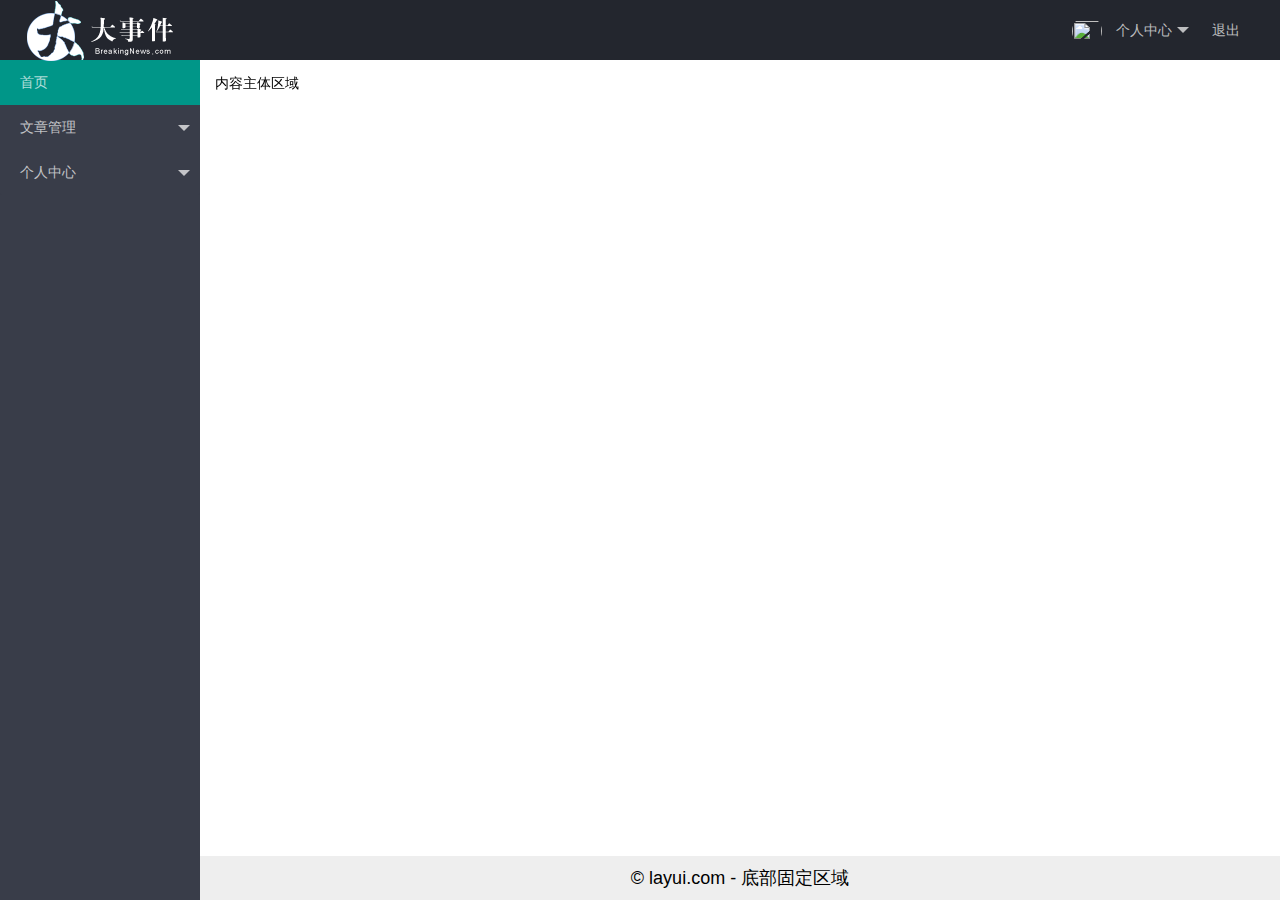
==== index.html @ b7045374 "02初步完成主页面简单样式" ====
<!DOCTYPE html>
<html lang="en">
  <head>
    <meta charset="UTF-8" />
    <meta name="viewport" content="width=device-width, initial-scale=1.0" />
    <title>Document</title>
    <link rel="stylesheet" href="/assets/lib/layui/css/layui.css" />
    <link rel="stylesheet" href="/assets/css/index.css" />
  </head>
  <body class="layui-layout-body">
    <div class="layui-layout layui-layout-admin">
      <div class="layui-header">
        <div class="layui-logo"><img src="/assets/images/logo.png" alt="" /></div>
        <!-- 头部区域（可配合layui已有的水平导航） -->

        <ul class="layui-nav layui-layout-right">
          <li class="layui-nav-item">
            <a href="javascript:;">
              <img src="http://t.cn/RCzsdCq" class="layui-nav-img" />
              个人中心
            </a>
            <dl class="layui-nav-child">
              <dd><a href="">基本资料</a></dd>
              <dd><a href="">更换头像</a></dd>
              <dd><a href="">重置密码</a></dd>
            </dl>
          </li>
          <li class="layui-nav-item"><a href="">退出</a></li>
        </ul>
      </div>

      <div class="layui-side layui-bg-black">
        <div class="layui-side-scroll">
          <!-- 左侧导航区域（可配合layui已有的垂直导航） -->
          <ul class="layui-nav layui-nav-tree" lay-filter="test">
            <li class="layui-nav-item layui-bg-green"><a href="">首页</a></li>
            <li class="layui-nav-item">
              <a class="" href="javascript:;">文章管理</a>
              <dl class="layui-nav-child">
                <dd><a href="javascript:;">文章类别</a></dd>
                <dd><a href="javascript:;">文章列表</a></dd>
                <dd><a href="javascript:;">发表文章</a></dd>
              </dl>
            </li>
            <li class="layui-nav-item">
              <a href="javascript:;">个人中心</a>
              <dl class="layui-nav-child">
                <dd><a href="javascript:;">基本资料</a></dd>
                <dd><a href="javascript:;">更换头像</a></dd>
                <dd><a href="javascript:;">重置密码</a></dd>
              </dl>
            </li>
          </ul>
        </div>
      </div>

      <div class="layui-body">
        <!-- 内容主体区域 -->
        <div style="padding: 15px">内容主体区域</div>
      </div>

      <div class="layui-footer">
        <!-- 底部固定区域 -->
        © layui.com - 底部固定区域
      </div>
    </div>
    <script src="/assets/lib/layui/layui.all.js"></script>
    <script src="/assets/js/index.js"></script>
  </body>
</html>
---- assets/lib/layui/css/layui.css ----
/** layui-v2.5.5 MIT License By https://www.layui.com */
 .layui-inline,img{display:inline-block;vertical-align:middle}h1,h2,h3,h4,h5,h6{font-weight:400}.layui-edge,.layui-header,.layui-inline,.layui-main{position:relative}.layui-body,.layui-edge,.layui-elip{overflow:hidden}.layui-btn,.layui-edge,.layui-inline,img{vertical-align:middle}.layui-btn,.layui-disabled,.layui-icon,.layui-unselect{-moz-user-select:none;-webkit-user-select:none;-ms-user-select:none}.layui-elip,.layui-form-checkbox span,.layui-form-pane .layui-form-label{text-overflow:ellipsis;white-space:nowrap}.layui-breadcrumb,.layui-tree-btnGroup{visibility:hidden}blockquote,body,button,dd,div,dl,dt,form,h1,h2,h3,h4,h5,h6,input,li,ol,p,pre,td,textarea,th,ul{margin:0;padding:0;-webkit-tap-highlight-color:rgba(0,0,0,0)}a:active,a:hover{outline:0}img{border:none}li{list-style:none}table{border-collapse:collapse;border-spacing:0}h4,h5,h6{font-size:100%}button,input,optgroup,option,select,textarea{font-family:inherit;font-size:inherit;font-style:inherit;font-weight:inherit;outline:0}pre{white-space:pre-wrap;white-space:-moz-pre-wrap;white-space:-pre-wrap;white-space:-o-pre-wrap;word-wrap:break-word}body{line-height:24px;font:14px Helvetica Neue,Helvetica,PingFang SC,Tahoma,Arial,sans-serif}hr{height:1px;margin:10px 0;border:0;clear:both}a{color:#333;text-decoration:none}a:hover{color:#777}a cite{font-style:normal;*cursor:pointer}.layui-border-box,.layui-border-box *{box-sizing:border-box}.layui-box,.layui-box *{box-sizing:content-box}.layui-clear{clear:both;*zoom:1}.layui-clear:after{content:'\20';clear:both;*zoom:1;display:block;height:0}.layui-inline{*display:inline;*zoom:1}.layui-edge{display:inline-block;width:0;height:0;border-width:6px;border-style:dashed;border-color:transparent}.layui-edge-top{top:-4px;border-bottom-color:#999;border-bottom-style:solid}.layui-edge-right{border-left-color:#999;border-left-style:solid}.layui-edge-bottom{top:2px;border-top-color:#999;border-top-style:solid}.layui-edge-left{border-right-color:#999;border-right-style:solid}.layui-disabled,.layui-disabled:hover{color:#d2d2d2!important;cursor:not-allowed!important}.layui-circle{border-radius:100%}.layui-show{display:block!important}.layui-hide{display:none!important}@font-face{font-family:layui-icon;src:url(../font/iconfont.eot?v=250);src:url(../font/iconfont.eot?v=250#iefix) format('embedded-opentype'),url(../font/iconfont.woff2?v=250) format('woff2'),url(../font/iconfont.woff?v=250) format('woff'),url(../font/iconfont.ttf?v=250) format('truetype'),url(../font/iconfont.svg?v=250#layui-icon) format('svg')}.layui-icon{font-family:layui-icon!important;font-size:16px;font-style:normal;-webkit-font-smoothing:antialiased;-moz-osx-font-smoothing:grayscale}.layui-icon-reply-fill:before{content:"\e611"}.layui-icon-set-fill:before{content:"\e614"}.layui-icon-menu-fill:before{content:"\e60f"}.layui-icon-search:before{content:"\e615"}.layui-icon-share:before{content:"\e641"}.layui-icon-set-sm:before{content:"\e620"}.layui-icon-engine:before{content:"\e628"}.layui-icon-close:before{content:"\1006"}.layui-icon-close-fill:before{content:"\1007"}.layui-icon-chart-screen:before{content:"\e629"}.layui-icon-star:before{content:"\e600"}.layui-icon-circle-dot:before{content:"\e617"}.layui-icon-chat:before{content:"\e606"}.layui-icon-release:before{content:"\e609"}.layui-icon-list:before{content:"\e60a"}.layui-icon-chart:before{content:"\e62c"}.layui-icon-ok-circle:before{content:"\1005"}.layui-icon-layim-theme:before{content:"\e61b"}.layui-icon-table:before{content:"\e62d"}.layui-icon-right:before{content:"\e602"}.layui-icon-left:before{content:"\e603"}.layui-icon-cart-simple:before{content:"\e698"}.layui-icon-face-cry:before{content:"\e69c"}.layui-icon-face-smile:before{content:"\e6af"}.layui-icon-survey:before{content:"\e6b2"}.layui-icon-tree:before{content:"\e62e"}.layui-icon-upload-circle:before{content:"\e62f"}.layui-icon-add-circle:before{content:"\e61f"}.layui-icon-download-circle:before{content:"\e601"}.layui-icon-templeate-1:before{content:"\e630"}.layui-icon-util:before{content:"\e631"}.layui-icon-face-surprised:before{content:"\e664"}.layui-icon-edit:before{content:"\e642"}.layui-icon-speaker:before{content:"\e645"}.layui-icon-down:before{content:"\e61a"}.layui-icon-file:before{content:"\e621"}.layui-icon-layouts:before{content:"\e632"}.layui-icon-rate-half:before{content:"\e6c9"}.layui-icon-add-circle-fine:before{content:"\e608"}.layui-icon-prev-circle:before{content:"\e633"}.layui-icon-read:before{content:"\e705"}.layui-icon-404:before{content:"\e61c"}.layui-icon-carousel:before{content:"\e634"}.layui-icon-help:before{content:"\e607"}.layui-icon-code-circle:before{content:"\e635"}.layui-icon-water:before{content:"\e636"}.layui-icon-username:before{content:"\e66f"}.layui-icon-find-fill:before{content:"\e670"}.layui-icon-about:before{content:"\e60b"}.layui-icon-location:before{content:"\e715"}.layui-icon-up:before{content:"\e619"}.layui-icon-pause:before{content:"\e651"}.layui-icon-date:before{content:"\e637"}.layui-icon-layim-uploadfile:before{content:"\e61d"}.layui-icon-delete:before{content:"\e640"}.layui-icon-play:before{content:"\e652"}.layui-icon-top:before{content:"\e604"}.layui-icon-friends:before{content:"\e612"}.layui-icon-refresh-3:before{content:"\e9aa"}.layui-icon-ok:before{content:"\e605"}.layui-icon-layer:before{content:"\e638"}.layui-icon-face-smile-fine:before{content:"\e60c"}.layui-icon-dollar:before{content:"\e659"}.layui-icon-group:before{content:"\e613"}.layui-icon-layim-download:before{content:"\e61e"}.layui-icon-picture-fine:before{content:"\e60d"}.layui-icon-link:before{content:"\e64c"}.layui-icon-diamond:before{content:"\e735"}.layui-icon-log:before{content:"\e60e"}.layui-icon-rate-solid:before{content:"\e67a"}.layui-icon-fonts-del:before{content:"\e64f"}.layui-icon-unlink:before{content:"\e64d"}.layui-icon-fonts-clear:before{content:"\e639"}.layui-icon-triangle-r:before{content:"\e623"}.layui-icon-circle:before{content:"\e63f"}.layui-icon-radio:before{content:"\e643"}.layui-icon-align-center:before{content:"\e647"}.layui-icon-align-right:before{content:"\e648"}.layui-icon-align-left:before{content:"\e649"}.layui-icon-loading-1:before{content:"\e63e"}.layui-icon-return:before{content:"\e65c"}.layui-icon-fonts-strong:before{content:"\e62b"}.layui-icon-upload:before{content:"\e67c"}.layui-icon-dialogue:before{content:"\e63a"}.layui-icon-video:before{content:"\e6ed"}.layui-icon-headset:before{content:"\e6fc"}.layui-icon-cellphone-fine:before{content:"\e63b"}.layui-icon-add-1:before{content:"\e654"}.layui-icon-face-smile-b:before{content:"\e650"}.layui-icon-fonts-html:before{content:"\e64b"}.layui-icon-form:before{content:"\e63c"}.layui-icon-cart:before{content:"\e657"}.layui-icon-camera-fill:before{content:"\e65d"}.layui-icon-tabs:before{content:"\e62a"}.layui-icon-fonts-code:before{content:"\e64e"}.layui-icon-fire:before{content:"\e756"}.layui-icon-set:before{content:"\e716"}.layui-icon-fonts-u:before{content:"\e646"}.layui-icon-triangle-d:before{content:"\e625"}.layui-icon-tips:before{content:"\e702"}.layui-icon-picture:before{content:"\e64a"}.layui-icon-more-vertical:before{content:"\e671"}.layui-icon-flag:before{content:"\e66c"}.layui-icon-loading:before{content:"\e63d"}.layui-icon-fonts-i:before{content:"\e644"}.layui-icon-refresh-1:before{content:"\e666"}.layui-icon-rmb:before{content:"\e65e"}.layui-icon-home:before{content:"\e68e"}.layui-icon-user:before{content:"\e770"}.layui-icon-notice:before{content:"\e667"}.layui-icon-login-weibo:before{content:"\e675"}.layui-icon-voice:before{content:"\e688"}.layui-icon-upload-drag:before{content:"\e681"}.layui-icon-login-qq:before{content:"\e676"}.layui-icon-snowflake:before{content:"\e6b1"}.layui-icon-file-b:before{content:"\e655"}.layui-icon-template:before{content:"\e663"}.layui-icon-auz:before{content:"\e672"}.layui-icon-console:before{content:"\e665"}.layui-icon-app:before{content:"\e653"}.layui-icon-prev:before{content:"\e65a"}.layui-icon-website:before{content:"\e7ae"}.layui-icon-next:before{content:"\e65b"}.layui-icon-component:before{content:"\e857"}.layui-icon-more:before{content:"\e65f"}.layui-icon-login-wechat:before{content:"\e677"}.layui-icon-shrink-right:before{content:"\e668"}.layui-icon-spread-left:before{content:"\e66b"}.layui-icon-camera:before{content:"\e660"}.layui-icon-note:before{content:"\e66e"}.layui-icon-refresh:before{content:"\e669"}.layui-icon-female:before{content:"\e661"}.layui-icon-male:before{content:"\e662"}.layui-icon-password:before{content:"\e673"}.layui-icon-senior:before{content:"\e674"}.layui-icon-theme:before{content:"\e66a"}.layui-icon-tread:before{content:"\e6c5"}.layui-icon-praise:before{content:"\e6c6"}.layui-icon-star-fill:before{content:"\e658"}.layui-icon-rate:before{content:"\e67b"}.layui-icon-template-1:before{content:"\e656"}.layui-icon-vercode:before{content:"\e679"}.layui-icon-cellphone:before{content:"\e678"}.layui-icon-screen-full:before{content:"\e622"}.layui-icon-screen-restore:before{content:"\e758"}.layui-icon-cols:before{content:"\e610"}.layui-icon-export:before{content:"\e67d"}.layui-icon-print:before{content:"\e66d"}.layui-icon-slider:before{content:"\e714"}.layui-icon-addition:before{content:"\e624"}.layui-icon-subtraction:before{content:"\e67e"}.layui-icon-service:before{content:"\e626"}.layui-icon-transfer:before{content:"\e691"}.layui-main{width:1140px;margin:0 auto}.layui-header{z-index:1000;height:60px}.layui-header a:hover{transition:all .5s;-webkit-transition:all .5s}.layui-side{position:fixed;left:0;top:0;bottom:0;z-index:999;width:200px;overflow-x:hidden}.layui-side-scroll{position:relative;width:220px;height:100%;overflow-x:hidden}.layui-body{position:absolute;left:200px;right:0;top:0;bottom:0;z-index:998;width:auto;overflow-y:auto;box-sizing:border-box}.layui-layout-body{overflow:hidden}.layui-layout-admin .layui-header{background-color:#23262E}.layui-layout-admin .layui-side{top:60px;width:200px;overflow-x:hidden}.layui-layout-admin .layui-body{position:fixed;top:60px;bottom:44px}.layui-layout-admin .layui-main{width:auto;margin:0 15px}.layui-layout-admin .layui-footer{position:fixed;left:200px;right:0;bottom:0;height:44px;line-height:44px;padding:0 15px;background-color:#eee}.layui-layout-admin .layui-logo{position:absolute;left:0;top:0;width:200px;height:100%;line-height:60px;text-align:center;color:#009688;font-size:16px}.layui-layout-admin .layui-header .layui-nav{background:0 0}.layui-layout-left{position:absolute!important;left:200px;top:0}.layui-layout-right{position:absolute!important;right:0;top:0}.layui-container{position:relative;margin:0 auto;padding:0 15px;box-sizing:border-box}.layui-fluid{position:relative;margin:0 auto;padding:0 15px}.layui-row:after,.layui-row:before{content:'';display:block;clear:both}.layui-col-lg1,.layui-col-lg10,.layui-col-lg11,.layui-col-lg12,.layui-col-lg2,.layui-col-lg3,.layui-col-lg4,.layui-col-lg5,.layui-col-lg6,.layui-col-lg7,.layui-col-lg8,.layui-col-lg9,.layui-col-md1,.layui-col-md10,.layui-col-md11,.layui-col-md12,.layui-col-md2,.layui-col-md3,.layui-col-md4,.layui-col-md5,.layui-col-md6,.layui-col-md7,.layui-col-md8,.layui-col-md9,.layui-col-sm1,.layui-col-sm10,.layui-col-sm11,.layui-col-sm12,.layui-col-sm2,.layui-col-sm3,.layui-col-sm4,.layui-col-sm5,.layui-col-sm6,.layui-col-sm7,.layui-col-sm8,.layui-col-sm9,.layui-col-xs1,.layui-col-xs10,.layui-col-xs11,.layui-col-xs12,.layui-col-xs2,.layui-col-xs3,.layui-col-xs4,.layui-col-xs5,.layui-col-xs6,.layui-col-xs7,.layui-col-xs8,.layui-col-xs9{position:relative;display:block;box-sizing:border-box}.layui-col-xs1,.layui-col-xs10,.layui-col-xs11,.layui-col-xs12,.layui-col-xs2,.layui-col-xs3,.layui-col-xs4,.layui-col-xs5,.layui-col-xs6,.layui-col-xs7,.layui-col-xs8,.layui-col-xs9{float:left}.layui-col-xs1{width:8.33333333%}.layui-col-xs2{width:16.66666667%}.layui-col-xs3{width:25%}.layui-col-xs4{width:33.33333333%}.layui-col-xs5{width:41.66666667%}.layui-col-xs6{width:50%}.layui-col-xs7{width:58.33333333%}.layui-col-xs8{width:66.66666667%}.layui-col-xs9{width:75%}.layui-col-xs10{width:83.33333333%}.layui-col-xs11{width:91.66666667%}.layui-col-xs12{width:100%}.layui-col-xs-offset1{margin-left:8.33333333%}.layui-col-xs-offset2{margin-left:16.66666667%}.layui-col-xs-offset3{margin-left:25%}.layui-col-xs-offset4{margin-left:33.33333333%}.layui-col-xs-offset5{margin-left:41.66666667%}.layui-col-xs-offset6{margin-left:50%}.layui-col-xs-offset7{margin-left:58.33333333%}.layui-col-xs-offset8{margin-left:66.66666667%}.layui-col-xs-offset9{margin-left:75%}.layui-col-xs-offset10{margin-left:83.33333333%}.layui-col-xs-offset11{margin-left:91.66666667%}.layui-col-xs-offset12{margin-left:100%}@media screen and (max-width:768px){.layui-hide-xs{display:none!important}.layui-show-xs-block{display:block!important}.layui-show-xs-inline{display:inline!important}.layui-show-xs-inline-block{display:inline-block!important}}@media screen and (min-width:768px){.layui-container{width:750px}.layui-hide-sm{display:none!important}.layui-show-sm-block{display:block!important}.layui-show-sm-inline{display:inline!important}.layui-show-sm-inline-block{display:inline-block!important}.layui-col-sm1,.layui-col-sm10,.layui-col-sm11,.layui-col-sm12,.layui-col-sm2,.layui-col-sm3,.layui-col-sm4,.layui-col-sm5,.layui-col-sm6,.layui-col-sm7,.layui-col-sm8,.layui-col-sm9{float:left}.layui-col-sm1{width:8.33333333%}.layui-col-sm2{width:16.66666667%}.layui-col-sm3{width:25%}.layui-col-sm4{width:33.33333333%}.layui-col-sm5{width:41.66666667%}.layui-col-sm6{width:50%}.layui-col-sm7{width:58.33333333%}.layui-col-sm8{width:66.66666667%}.layui-col-sm9{width:75%}.layui-col-sm10{width:83.33333333%}.layui-col-sm11{width:91.66666667%}.layui-col-sm12{width:100%}.layui-col-sm-offset1{margin-left:8.33333333%}.layui-col-sm-offset2{margin-left:16.66666667%}.layui-col-sm-offset3{margin-left:25%}.layui-col-sm-offset4{margin-left:33.33333333%}.layui-col-sm-offset5{margin-left:41.66666667%}.layui-col-sm-offset6{margin-left:50%}.layui-col-sm-offset7{margin-left:58.33333333%}.layui-col-sm-offset8{margin-left:66.66666667%}.layui-col-sm-offset9{margin-left:75%}.layui-col-sm-offset10{margin-left:83.33333333%}.layui-col-sm-offset11{margin-left:91.66666667%}.layui-col-sm-offset12{margin-left:100%}}@media screen and (min-width:992px){.layui-container{width:970px}.layui-hide-md{display:none!important}.layui-show-md-block{display:block!important}.layui-show-md-inline{display:inline!important}.layui-show-md-inline-block{display:inline-block!important}.layui-col-md1,.layui-col-md10,.layui-col-md11,.layui-col-md12,.layui-col-md2,.layui-col-md3,.layui-col-md4,.layui-col-md5,.layui-col-md6,.layui-col-md7,.layui-col-md8,.layui-col-md9{float:left}.layui-col-md1{width:8.33333333%}.layui-col-md2{width:16.66666667%}.layui-col-md3{width:25%}.layui-col-md4{width:33.33333333%}.layui-col-md5{width:41.66666667%}.layui-col-md6{width:50%}.layui-col-md7{width:58.33333333%}.layui-col-md8{width:66.66666667%}.layui-col-md9{width:75%}.layui-col-md10{width:83.33333333%}.layui-col-md11{width:91.66666667%}.layui-col-md12{width:100%}.layui-col-md-offset1{margin-left:8.33333333%}.layui-col-md-offset2{margin-left:16.66666667%}.layui-col-md-offset3{margin-left:25%}.layui-col-md-offset4{margin-left:33.33333333%}.layui-col-md-offset5{margin-left:41.66666667%}.layui-col-md-offset6{margin-left:50%}.layui-col-md-offset7{margin-left:58.33333333%}.layui-col-md-offset8{margin-left:66.66666667%}.layui-col-md-offset9{margin-left:75%}.layui-col-md-offset10{margin-left:83.33333333%}.layui-col-md-offset11{margin-left:91.66666667%}.layui-col-md-offset12{margin-left:100%}}@media screen and (min-width:1200px){.layui-container{width:1170px}.layui-hide-lg{display:none!important}.layui-show-lg-block{display:block!important}.layui-show-lg-inline{display:inline!important}.layui-show-lg-inline-block{display:inline-block!important}.layui-col-lg1,.layui-col-lg10,.layui-col-lg11,.layui-col-lg12,.layui-col-lg2,.layui-col-lg3,.layui-col-lg4,.layui-col-lg5,.layui-col-lg6,.layui-col-lg7,.layui-col-lg8,.layui-col-lg9{float:left}.layui-col-lg1{width:8.33333333%}.layui-col-lg2{width:16.66666667%}.layui-col-lg3{width:25%}.layui-col-lg4{width:33.33333333%}.layui-col-lg5{width:41.66666667%}.layui-col-lg6{width:50%}.layui-col-lg7{width:58.33333333%}.layui-col-lg8{width:66.66666667%}.layui-col-lg9{width:75%}.layui-col-lg10{width:83.33333333%}.layui-col-lg11{width:91.66666667%}.layui-col-lg12{width:100%}.layui-col-lg-offset1{margin-left:8.33333333%}.layui-col-lg-offset2{margin-left:16.66666667%}.layui-col-lg-offset3{margin-left:25%}.layui-col-lg-offset4{margin-left:33.33333333%}.layui-col-lg-offset5{margin-left:41.66666667%}.layui-col-lg-offset6{margin-left:50%}.layui-col-lg-offset7{margin-left:58.33333333%}.layui-col-lg-offset8{margin-left:66.66666667%}.layui-col-lg-offset9{margin-left:75%}.layui-col-lg-offset10{margin-left:83.33333333%}.layui-col-lg-offset11{margin-left:91.66666667%}.layui-col-lg-offset12{margin-left:100%}}.layui-col-space1{margin:-.5px}.layui-col-space1>*{padding:.5px}.layui-col-space3{margin:-1.5px}.layui-col-space3>*{padding:1.5px}.layui-col-space5{margin:-2.5px}.layui-col-space5>*{padding:2.5px}.layui-col-space8{margin:-3.5px}.layui-col-space8>*{padding:3.5px}.layui-col-space10{margin:-5px}.layui-col-space10>*{padding:5px}.layui-col-space12{margin:-6px}.layui-col-space12>*{padding:6px}.layui-col-space15{margin:-7.5px}.layui-col-space15>*{padding:7.5px}.layui-col-space18{margin:-9px}.layui-col-space18>*{padding:9px}.layui-col-space20{margin:-10px}.layui-col-space20>*{padding:10px}.layui-col-space22{margin:-11px}.layui-col-space22>*{padding:11px}.layui-col-space25{margin:-12.5px}.layui-col-space25>*{padding:12.5px}.layui-col-space30{margin:-15px}.layui-col-space30>*{padding:15px}.layui-btn,.layui-input,.layui-select,.layui-textarea,.layui-upload-button{outline:0;-webkit-appearance:none;transition:all .3s;-webkit-transition:all .3s;box-sizing:border-box}.layui-elem-quote{margin-bottom:10px;padding:15px;line-height:22px;border-left:5px solid #009688;border-radius:0 2px 2px 0;background-color:#f2f2f2}.layui-quote-nm{border-style:solid;border-width:1px 1px 1px 5px;background:0 0}.layui-elem-field{margin-bottom:10px;padding:0;border-width:1px;border-style:solid}.layui-elem-field legend{margin-left:20px;padding:0 10px;font-size:20px;font-weight:300}.layui-field-title{margin:10px 0 20px;border-width:1px 0 0}.layui-field-box{padding:10px 15px}.layui-field-title .layui-field-box{padding:10px 0}.layui-progress{position:relative;height:6px;border-radius:20px;background-color:#e2e2e2}.layui-progress-bar{position:absolute;left:0;top:0;width:0;max-width:100%;height:6px;border-radius:20px;text-align:right;background-color:#5FB878;transition:all .3s;-webkit-transition:all .3s}.layui-progress-big,.layui-progress-big .layui-progress-bar{height:18px;line-height:18px}.layui-progress-text{position:relative;top:-20px;line-height:18px;font-size:12px;color:#666}.layui-progress-big .layui-progress-text{position:static;padding:0 10px;color:#fff}.layui-collapse{border-width:1px;border-style:solid;border-radius:2px}.layui-colla-content,.layui-colla-item{border-top-width:1px;border-top-style:solid}.layui-colla-item:first-child{border-top:none}.layui-colla-title{position:relative;height:42px;line-height:42px;padding:0 15px 0 35px;color:#333;background-color:#f2f2f2;cursor:pointer;font-size:14px;overflow:hidden}.layui-colla-content{display:none;padding:10px 15px;line-height:22px;color:#666}.layui-colla-icon{position:absolute;left:15px;top:0;font-size:14px}.layui-card{margin-bottom:15px;border-radius:2px;background-color:#fff;box-shadow:0 1px 2px 0 rgba(0,0,0,.05)}.layui-card:last-child{margin-bottom:0}.layui-card-header{position:relative;height:42px;line-height:42px;padding:0 15px;border-bottom:1px solid #f6f6f6;color:#333;border-radius:2px 2px 0 0;font-size:14px}.layui-bg-black,.layui-bg-blue,.layui-bg-cyan,.layui-bg-green,.layui-bg-orange,.layui-bg-red{color:#fff!important}.layui-card-body{position:relative;padding:10px 15px;line-height:24px}.layui-card-body[pad15]{padding:15px}.layui-card-body[pad20]{padding:20px}.layui-card-body .layui-table{margin:5px 0}.layui-card .layui-tab{margin:0}.layui-panel-window{position:relative;padding:15px;border-radius:0;border-top:5px solid #E6E6E6;background-color:#fff}.layui-auxiliar-moving{position:fixed;left:0;right:0;top:0;bottom:0;width:100%;height:100%;background:0 0;z-index:9999999999}.layui-form-label,.layui-form-mid,.layui-form-select,.layui-input-block,.layui-input-inline,.layui-textarea{position:relative}.layui-bg-red{background-color:#FF5722!important}.layui-bg-orange{background-color:#FFB800!important}.layui-bg-green{background-color:#009688!important}.layui-bg-cyan{background-color:#2F4056!important}.layui-bg-blue{background-color:#1E9FFF!important}.layui-bg-black{background-color:#393D49!important}.layui-bg-gray{background-color:#eee!important;color:#666!important}.layui-badge-rim,.layui-colla-content,.layui-colla-item,.layui-collapse,.layui-elem-field,.layui-form-pane .layui-form-item[pane],.layui-form-pane .layui-form-label,.layui-input,.layui-layedit,.layui-layedit-tool,.layui-quote-nm,.layui-select,.layui-tab-bar,.layui-tab-card,.layui-tab-title,.layui-tab-title .layui-this:after,.layui-textarea{border-color:#e6e6e6}.layui-timeline-item:before,hr{background-color:#e6e6e6}.layui-text{line-height:22px;font-size:14px;color:#666}.layui-text h1,.layui-text h2,.layui-text h3{font-weight:500;color:#333}.layui-text h1{font-size:30px}.layui-text h2{font-size:24px}.layui-text h3{font-size:18px}.layui-text a:not(.layui-btn){color:#01AAED}.layui-text a:not(.layui-btn):hover{text-decoration:underline}.layui-text ul{padding:5px 0 5px 15px}.layui-text ul li{margin-top:5px;list-style-type:disc}.layui-text em,.layui-word-aux{color:#999!important;padding:0 5px!important}.layui-btn{display:inline-block;height:38px;line-height:38px;padding:0 18px;background-color:#009688;color:#fff;white-space:nowrap;text-align:center;font-size:14px;border:none;border-radius:2px;cursor:pointer}.layui-btn:hover{opacity:.8;filter:alpha(opacity=80);color:#fff}.layui-btn:active{opacity:1;filter:alpha(opacity=100)}.layui-btn+.layui-btn{margin-left:10px}.layui-btn-container{font-size:0}.layui-btn-container .layui-btn{margin-right:10px;margin-bottom:10px}.layui-btn-container .layui-btn+.layui-btn{margin-left:0}.layui-table .layui-btn-container .layui-btn{margin-bottom:9px}.layui-btn-radius{border-radius:100px}.layui-btn .layui-icon{margin-right:3px;font-size:18px;vertical-align:bottom;vertical-align:middle\9}.layui-btn-primary{border:1px solid #C9C9C9;background-color:#fff;color:#555}.layui-btn-primary:hover{border-color:#009688;color:#333}.layui-btn-normal{background-color:#1E9FFF}.layui-btn-warm{background-color:#FFB800}.layui-btn-danger{background-color:#FF5722}.layui-btn-checked{background-color:#5FB878}.layui-btn-disabled,.layui-btn-disabled:active,.layui-btn-disabled:hover{border:1px solid #e6e6e6;background-color:#FBFBFB;color:#C9C9C9;cursor:not-allowed;opacity:1}.layui-btn-lg{height:44px;line-height:44px;padding:0 25px;font-size:16px}.layui-btn-sm{height:30px;line-height:30px;padding:0 10px;font-size:12px}.layui-btn-sm i{font-size:16px!important}.layui-btn-xs{height:22px;line-height:22px;padding:0 5px;font-size:12px}.layui-btn-xs i{font-size:14px!important}.layui-btn-group{display:inline-block;vertical-align:middle;font-size:0}.layui-btn-group .layui-btn{margin-left:0!important;margin-right:0!important;border-left:1px solid rgba(255,255,255,.5);border-radius:0}.layui-btn-group .layui-btn-primary{border-left:none}.layui-btn-group .layui-btn-primary:hover{border-color:#C9C9C9;color:#009688}.layui-btn-group .layui-btn:first-child{border-left:none;border-radius:2px 0 0 2px}.layui-btn-group .layui-btn-primary:first-child{border-left:1px solid #c9c9c9}.layui-btn-group .layui-btn:last-child{border-radius:0 2px 2px 0}.layui-btn-group .layui-btn+.layui-btn{margin-left:0}.layui-btn-group+.layui-btn-group{margin-left:10px}.layui-btn-fluid{width:100%}.layui-input,.layui-select,.layui-textarea{height:38px;line-height:1.3;line-height:38px\9;border-width:1px;border-style:solid;background-color:#fff;border-radius:2px}.layui-input::-webkit-input-placeholder,.layui-select::-webkit-input-placeholder,.layui-textarea::-webkit-input-placeholder{line-height:1.3}.layui-input,.layui-textarea{display:block;width:100%;padding-left:10px}.layui-input:hover,.layui-textarea:hover{border-color:#D2D2D2!important}.layui-input:focus,.layui-textarea:focus{border-color:#C9C9C9!important}.layui-textarea{min-height:100px;height:auto;line-height:20px;padding:6px 10px;resize:vertical}.layui-select{padding:0 10px}.layui-form input[type=checkbox],.layui-form input[type=radio],.layui-form select{display:none}.layui-form [lay-ignore]{display:initial}.layui-form-item{margin-bottom:15px;clear:both;*zoom:1}.layui-form-item:after{content:'\20';clear:both;*zoom:1;display:block;height:0}.layui-form-label{float:left;display:block;padding:9px 15px;width:80px;font-weight:400;line-height:20px;text-align:right}.layui-form-label-col{display:block;float:none;padding:9px 0;line-height:20px;text-align:left}.layui-form-item .layui-inline{margin-bottom:5px;margin-right:10px}.layui-input-block{margin-left:110px;min-height:36px}.layui-input-inline{display:inline-block;vertical-align:middle}.layui-form-item .layui-input-inline{float:left;width:190px;margin-right:10px}.layui-form-text .layui-input-inline{width:auto}.layui-form-mid{float:left;display:block;padding:9px 0!important;line-height:20px;margin-right:10px}.layui-form-danger+.layui-form-select .layui-input,.layui-form-danger:focus{border-color:#FF5722!important}.layui-form-select .layui-input{padding-right:30px;cursor:pointer}.layui-form-select .layui-edge{position:absolute;right:10px;top:50%;margin-top:-3px;cursor:pointer;border-width:6px;border-top-color:#c2c2c2;border-top-style:solid;transition:all .3s;-webkit-transition:all .3s}.layui-form-select dl{display:none;position:absolute;left:0;top:42px;padding:5px 0;z-index:899;min-width:100%;border:1px solid #d2d2d2;max-height:300px;overflow-y:auto;background-color:#fff;border-radius:2px;box-shadow:0 2px 4px rgba(0,0,0,.12);box-sizing:border-box}.layui-form-select dl dd,.layui-form-select dl dt{padding:0 10px;line-height:36px;white-space:nowrap;overflow:hidden;text-overflow:ellipsis}.layui-form-select dl dt{font-size:12px;color:#999}.layui-form-select dl dd{cursor:pointer}.layui-form-select dl dd:hover{background-color:#f2f2f2;-webkit-transition:.5s all;transition:.5s all}.layui-form-select .layui-select-group dd{padding-left:20px}.layui-form-select dl dd.layui-select-tips{padding-left:10px!important;color:#999}.layui-form-select dl dd.layui-this{background-color:#5FB878;color:#fff}.layui-form-checkbox,.layui-form-select dl dd.layui-disabled{background-color:#fff}.layui-form-selected dl{display:block}.layui-form-checkbox,.layui-form-checkbox *,.layui-form-switch{display:inline-block;vertical-align:middle}.layui-form-selected .layui-edge{margin-top:-9px;-webkit-transform:rotate(180deg);transform:rotate(180deg);margin-top:-3px\9}:root .layui-form-selected .layui-edge{margin-top:-9px\0/IE9}.layui-form-selectup dl{top:auto;bottom:42px}.layui-select-none{margin:5px 0;text-align:center;color:#999}.layui-select-disabled .layui-disabled{border-color:#eee!important}.layui-select-disabled .layui-edge{border-top-color:#d2d2d2}.layui-form-checkbox{position:relative;height:30px;line-height:30px;margin-right:10px;padding-right:30px;cursor:pointer;font-size:0;-webkit-transition:.1s linear;transition:.1s linear;box-sizing:border-box}.layui-form-checkbox span{padding:0 10px;height:100%;font-size:14px;border-radius:2px 0 0 2px;background-color:#d2d2d2;color:#fff;overflow:hidden}.layui-form-checkbox:hover span{background-color:#c2c2c2}.layui-form-checkbox i{position:absolute;right:0;top:0;width:30px;height:28px;border:1px solid #d2d2d2;border-left:none;border-radius:0 2px 2px 0;color:#fff;font-size:20px;text-align:center}.layui-form-checkbox:hover i{border-color:#c2c2c2;color:#c2c2c2}.layui-form-checked,.layui-form-checked:hover{border-color:#5FB878}.layui-form-checked span,.layui-form-checked:hover span{background-color:#5FB878}.layui-form-checked i,.layui-form-checked:hover i{color:#5FB878}.layui-form-item .layui-form-checkbox{margin-top:4px}.layui-form-checkbox[lay-skin=primary]{height:auto!important;line-height:normal!important;min-width:18px;min-height:18px;border:none!important;margin-right:0;padding-left:28px;padding-right:0;background:0 0}.layui-form-checkbox[lay-skin=primary] span{padding-left:0;padding-right:15px;line-height:18px;background:0 0;color:#666}.layui-form-checkbox[lay-skin=primary] i{right:auto;left:0;width:16px;height:16px;line-height:16px;border:1px solid #d2d2d2;font-size:12px;border-radius:2px;background-color:#fff;-webkit-transition:.1s linear;transition:.1s linear}.layui-form-checkbox[lay-skin=primary]:hover i{border-color:#5FB878;color:#fff}.layui-form-checked[lay-skin=primary] i{border-color:#5FB878!important;background-color:#5FB878;color:#fff}.layui-checkbox-disbaled[lay-skin=primary] span{background:0 0!important;color:#c2c2c2}.layui-checkbox-disbaled[lay-skin=primary]:hover i{border-color:#d2d2d2}.layui-form-item .layui-form-checkbox[lay-skin=primary]{margin-top:10px}.layui-form-switch{position:relative;height:22px;line-height:22px;min-width:35px;padding:0 5px;margin-top:8px;border:1px solid #d2d2d2;border-radius:20px;cursor:pointer;background-color:#fff;-webkit-transition:.1s linear;transition:.1s linear}.layui-form-switch i{position:absolute;left:5px;top:3px;width:16px;height:16px;border-radius:20px;background-color:#d2d2d2;-webkit-transition:.1s linear;transition:.1s linear}.layui-form-switch em{position:relative;top:0;width:25px;margin-left:21px;padding:0!important;text-align:center!important;color:#999!important;font-style:normal!important;font-size:12px}.layui-form-onswitch{border-color:#5FB878;background-color:#5FB878}.layui-checkbox-disbaled,.layui-checkbox-disbaled i{border-color:#e2e2e2!important}.layui-form-onswitch i{left:100%;margin-left:-21px;background-color:#fff}.layui-form-onswitch em{margin-left:5px;margin-right:21px;color:#fff!important}.layui-checkbox-disbaled span{background-color:#e2e2e2!important}.layui-checkbox-disbaled:hover i{color:#fff!important}[lay-radio]{display:none}.layui-form-radio,.layui-form-radio *{display:inline-block;vertical-align:middle}.layui-form-radio{line-height:28px;margin:6px 10px 0 0;padding-right:10px;cursor:pointer;font-size:0}.layui-form-radio *{font-size:14px}.layui-form-radio>i{margin-right:8px;font-size:22px;color:#c2c2c2}.layui-form-radio>i:hover,.layui-form-radioed>i{color:#5FB878}.layui-radio-disbaled>i{color:#e2e2e2!important}.layui-form-pane .layui-form-label{width:110px;padding:8px 15px;height:38px;line-height:20px;border-width:1px;border-style:solid;border-radius:2px 0 0 2px;text-align:center;background-color:#FBFBFB;overflow:hidden;box-sizing:border-box}.layui-form-pane .layui-input-inline{margin-left:-1px}.layui-form-pane .layui-input-block{margin-left:110px;left:-1px}.layui-form-pane .layui-input{border-radius:0 2px 2px 0}.layui-form-pane .layui-form-text .layui-form-label{float:none;width:100%;border-radius:2px;box-sizing:border-box;text-align:left}.layui-form-pane .layui-form-text .layui-input-inline{display:block;margin:0;top:-1px;clear:both}.layui-form-pane .layui-form-text .layui-input-block{margin:0;left:0;top:-1px}.layui-form-pane .layui-form-text .layui-textarea{min-height:100px;border-radius:0 0 2px 2px}.layui-form-pane .layui-form-checkbox{margin:4px 0 4px 10px}.layui-form-pane .layui-form-radio,.layui-form-pane .layui-form-switch{margin-top:6px;margin-left:10px}.layui-form-pane .layui-form-item[pane]{position:relative;border-width:1px;border-style:solid}.layui-form-pane .layui-form-item[pane] .layui-form-label{position:absolute;left:0;top:0;height:100%;border-width:0 1px 0 0}.layui-form-pane .layui-form-item[pane] .layui-input-inline{margin-left:110px}@media screen and (max-width:450px){.layui-form-item .layui-form-label{text-overflow:ellipsis;overflow:hidden;white-space:nowrap}.layui-form-item .layui-inline{display:block;margin-right:0;margin-bottom:20px;clear:both}.layui-form-item .layui-inline:after{content:'\20';clear:both;display:block;height:0}.layui-form-item .layui-input-inline{display:block;float:none;left:-3px;width:auto;margin:0 0 10px 112px}.layui-form-item .layui-input-inline+.layui-form-mid{margin-left:110px;top:-5px;padding:0}.layui-form-item .layui-form-checkbox{margin-right:5px;margin-bottom:5px}}.layui-layedit{border-width:1px;border-style:solid;border-radius:2px}.layui-layedit-tool{padding:3px 5px;border-bottom-width:1px;border-bottom-style:solid;font-size:0}.layedit-tool-fixed{position:fixed;top:0;border-top:1px solid #e2e2e2}.layui-layedit-tool .layedit-tool-mid,.layui-layedit-tool .layui-icon{display:inline-block;vertical-align:middle;text-align:center;font-size:14px}.layui-layedit-tool .layui-icon{position:relative;width:32px;height:30px;line-height:30px;margin:3px 5px;color:#777;cursor:pointer;border-radius:2px}.layui-layedit-tool .layui-icon:hover{color:#393D49}.layui-layedit-tool .layui-icon:active{color:#000}.layui-layedit-tool .layedit-tool-active{background-color:#e2e2e2;color:#000}.layui-layedit-tool .layui-disabled,.layui-layedit-tool .layui-disabled:hover{color:#d2d2d2;cursor:not-allowed}.layui-layedit-tool .layedit-tool-mid{width:1px;height:18px;margin:0 10px;background-color:#d2d2d2}.layedit-tool-html{width:50px!important;font-size:30px!important}.layedit-tool-b,.layedit-tool-code,.layedit-tool-help{font-size:16px!important}.layedit-tool-d,.layedit-tool-face,.layedit-tool-image,.layedit-tool-unlink{font-size:18px!important}.layedit-tool-image input{position:absolute;font-size:0;left:0;top:0;width:100%;height:100%;opacity:.01;filter:Alpha(opacity=1);cursor:pointer}.layui-layedit-iframe iframe{display:block;width:100%}#LAY_layedit_code{overflow:hidden}.layui-laypage{display:inline-block;*display:inline;*zoom:1;vertical-align:middle;margin:10px 0;font-size:0}.layui-laypage>a:first-child,.layui-laypage>a:first-child em{border-radius:2px 0 0 2px}.layui-laypage>a:last-child,.layui-laypage>a:last-child em{border-radius:0 2px 2px 0}.layui-laypage>:first-child{margin-left:0!important}.layui-laypage>:last-child{margin-right:0!important}.layui-laypage a,.layui-laypage button,.layui-laypage input,.layui-laypage select,.layui-laypage span{border:1px solid #e2e2e2}.layui-laypage a,.layui-laypage span{display:inline-block;*display:inline;*zoom:1;vertical-align:middle;padding:0 15px;height:28px;line-height:28px;margin:0 -1px 5px 0;background-color:#fff;color:#333;font-size:12px}.layui-flow-more a *,.layui-laypage input,.layui-table-view select[lay-ignore]{display:inline-block}.layui-laypage a:hover{color:#009688}.layui-laypage em{font-style:normal}.layui-laypage .layui-laypage-spr{color:#999;font-weight:700}.layui-laypage a{text-decoration:none}.layui-laypage .layui-laypage-curr{position:relative}.layui-laypage .layui-laypage-curr em{position:relative;color:#fff}.layui-laypage .layui-laypage-curr .layui-laypage-em{position:absolute;left:-1px;top:-1px;padding:1px;width:100%;height:100%;background-color:#009688}.layui-laypage-em{border-radius:2px}.layui-laypage-next em,.layui-laypage-prev em{font-family:Sim sun;font-size:16px}.layui-laypage .layui-laypage-count,.layui-laypage .layui-laypage-limits,.layui-laypage .layui-laypage-refresh,.layui-laypage .layui-laypage-skip{margin-left:10px;margin-right:10px;padding:0;border:none}.layui-laypage .layui-laypage-limits,.layui-laypage .layui-laypage-refresh{vertical-align:top}.layui-laypage .layui-laypage-refresh i{font-size:18px;cursor:pointer}.layui-laypage select{height:22px;padding:3px;border-radius:2px;cursor:pointer}.layui-laypage .layui-laypage-skip{height:30px;line-height:30px;color:#999}.layui-laypage button,.layui-laypage input{height:30px;line-height:30px;border-radius:2px;vertical-align:top;background-color:#fff;box-sizing:border-box}.layui-laypage input{width:40px;margin:0 10px;padding:0 3px;text-align:center}.layui-laypage input:focus,.layui-laypage select:focus{border-color:#009688!important}.layui-laypage button{margin-left:10px;padding:0 10px;cursor:pointer}.layui-table,.layui-table-view{margin:10px 0}.layui-flow-more{margin:10px 0;text-align:center;color:#999;font-size:14px}.layui-flow-more a{height:32px;line-height:32px}.layui-flow-more a *{vertical-align:top}.layui-flow-more a cite{padding:0 20px;border-radius:3px;background-color:#eee;color:#333;font-style:normal}.layui-flow-more a cite:hover{opacity:.8}.layui-flow-more a i{font-size:30px;color:#737383}.layui-table{width:100%;background-color:#fff;color:#666}.layui-table tr{transition:all .3s;-webkit-transition:all .3s}.layui-table th{text-align:left;font-weight:400}.layui-table tbody tr:hover,.layui-table thead tr,.layui-table-click,.layui-table-header,.layui-table-hover,.layui-table-mend,.layui-table-patch,.layui-table-tool,.layui-table-total,.layui-table-total tr,.layui-table[lay-even] tr:nth-child(even){background-color:#f2f2f2}.layui-table td,.layui-table th,.layui-table-col-set,.layui-table-fixed-r,.layui-table-grid-down,.layui-table-header,.layui-table-page,.layui-table-tips-main,.layui-table-tool,.layui-table-total,.layui-table-view,.layui-table[lay-skin=line],.layui-table[lay-skin=row]{border-width:1px;border-style:solid;border-color:#e6e6e6}.layui-table td,.layui-table th{position:relative;padding:9px 15px;min-height:20px;line-height:20px;font-size:14px}.layui-table[lay-skin=line] td,.layui-table[lay-skin=line] th{border-width:0 0 1px}.layui-table[lay-skin=row] td,.layui-table[lay-skin=row] th{border-width:0 1px 0 0}.layui-table[lay-skin=nob] td,.layui-table[lay-skin=nob] th{border:none}.layui-table img{max-width:100px}.layui-table[lay-size=lg] td,.layui-table[lay-size=lg] th{padding:15px 30px}.layui-table-view .layui-table[lay-size=lg] .layui-table-cell{height:40px;line-height:40px}.layui-table[lay-size=sm] td,.layui-table[lay-size=sm] th{font-size:12px;padding:5px 10px}.layui-table-view .layui-table[lay-size=sm] .layui-table-cell{height:20px;line-height:20px}.layui-table[lay-data]{display:none}.layui-table-box{position:relative;overflow:hidden}.layui-table-view .layui-table{position:relative;width:auto;margin:0}.layui-table-view .layui-table[lay-skin=line]{border-width:0 1px 0 0}.layui-table-view .layui-table[lay-skin=row]{border-width:0 0 1px}.layui-table-view .layui-table td,.layui-table-view .layui-table th{padding:5px 0;border-top:none;border-left:none}.layui-table-view .layui-table th.layui-unselect .layui-table-cell span{cursor:pointer}.layui-table-view .layui-table td{cursor:default}.layui-table-view .layui-table td[data-edit=text]{cursor:text}.layui-table-view .layui-form-checkbox[lay-skin=primary] i{width:18px;height:18px}.layui-table-view .layui-form-radio{line-height:0;padding:0}.layui-table-view .layui-form-radio>i{margin:0;font-size:20px}.layui-table-init{position:absolute;left:0;top:0;width:100%;height:100%;text-align:center;z-index:110}.layui-table-init .layui-icon{position:absolute;left:50%;top:50%;margin:-15px 0 0 -15px;font-size:30px;color:#c2c2c2}.layui-table-header{border-width:0 0 1px;overflow:hidden}.layui-table-header .layui-table{margin-bottom:-1px}.layui-table-tool .layui-inline[lay-event]{position:relative;width:26px;height:26px;padding:5px;line-height:16px;margin-right:10px;text-align:center;color:#333;border:1px solid #ccc;cursor:pointer;-webkit-transition:.5s all;transition:.5s all}.layui-table-tool .layui-inline[lay-event]:hover{border:1px solid #999}.layui-table-tool-temp{padding-right:120px}.layui-table-tool-self{position:absolute;right:17px;top:10px}.layui-table-tool .layui-table-tool-self .layui-inline[lay-event]{margin:0 0 0 10px}.layui-table-tool-panel{position:absolute;top:29px;left:-1px;padding:5px 0;min-width:150px;min-height:40px;border:1px solid #d2d2d2;text-align:left;overflow-y:auto;background-color:#fff;box-shadow:0 2px 4px rgba(0,0,0,.12)}.layui-table-cell,.layui-table-tool-panel li{overflow:hidden;text-overflow:ellipsis;white-space:nowrap}.layui-table-tool-panel li{padding:0 10px;line-height:30px;-webkit-transition:.5s all;transition:.5s all}.layui-table-tool-panel li .layui-form-checkbox[lay-skin=primary]{width:100%;padding-left:28px}.layui-table-tool-panel li:hover{background-color:#f2f2f2}.layui-table-tool-panel li .layui-form-checkbox[lay-skin=primary] i{position:absolute;left:0;top:0}.layui-table-tool-panel li .layui-form-checkbox[lay-skin=primary] span{padding:0}.layui-table-tool .layui-table-tool-self .layui-table-tool-panel{left:auto;right:-1px}.layui-table-col-set{position:absolute;right:0;top:0;width:20px;height:100%;border-width:0 0 0 1px;background-color:#fff}.layui-table-sort{width:10px;height:20px;margin-left:5px;cursor:pointer!important}.layui-table-sort .layui-edge{position:absolute;left:5px;border-width:5px}.layui-table-sort .layui-table-sort-asc{top:3px;border-top:none;border-bottom-style:solid;border-bottom-color:#b2b2b2}.layui-table-sort .layui-table-sort-asc:hover{border-bottom-color:#666}.layui-table-sort .layui-table-sort-desc{bottom:5px;border-bottom:none;border-top-style:solid;border-top-color:#b2b2b2}.layui-table-sort .layui-table-sort-desc:hover{border-top-color:#666}.layui-table-sort[lay-sort=asc] .layui-table-sort-asc{border-bottom-color:#000}.layui-table-sort[lay-sort=desc] .layui-table-sort-desc{border-top-color:#000}.layui-table-cell{height:28px;line-height:28px;padding:0 15px;position:relative;box-sizing:border-box}.layui-table-cell .layui-form-checkbox[lay-skin=primary]{top:-1px;padding:0}.layui-table-cell .layui-table-link{color:#01AAED}.laytable-cell-checkbox,.laytable-cell-numbers,.laytable-cell-radio,.laytable-cell-space{padding:0;text-align:center}.layui-table-body{position:relative;overflow:auto;margin-right:-1px;margin-bottom:-1px}.layui-table-body .layui-none{line-height:26px;padding:15px;text-align:center;color:#999}.layui-table-fixed{position:absolute;left:0;top:0;z-index:101}.layui-table-fixed .layui-table-body{overflow:hidden}.layui-table-fixed-l{box-shadow:0 -1px 8px rgba(0,0,0,.08)}.layui-table-fixed-r{left:auto;right:-1px;border-width:0 0 0 1px;box-shadow:-1px 0 8px rgba(0,0,0,.08)}.layui-table-fixed-r .layui-table-header{position:relative;overflow:visible}.layui-table-mend{position:absolute;right:-49px;top:0;height:100%;width:50px}.layui-table-tool{position:relative;z-index:890;width:100%;min-height:50px;line-height:30px;padding:10px 15px;border-width:0 0 1px}.layui-table-tool .layui-btn-container{margin-bottom:-10px}.layui-table-page,.layui-table-total{border-width:1px 0 0;margin-bottom:-1px;overflow:hidden}.layui-table-page{position:relative;width:100%;padding:7px 7px 0;height:41px;font-size:12px;white-space:nowrap}.layui-table-page>div{height:26px}.layui-table-page .layui-laypage{margin:0}.layui-table-page .layui-laypage a,.layui-table-page .layui-laypage span{height:26px;line-height:26px;margin-bottom:10px;border:none;background:0 0}.layui-table-page .layui-laypage a,.layui-table-page .layui-laypage span.layui-laypage-curr{padding:0 12px}.layui-table-page .layui-laypage span{margin-left:0;padding:0}.layui-table-page .layui-laypage .layui-laypage-prev{margin-left:-7px!important}.layui-table-page .layui-laypage .layui-laypage-curr .layui-laypage-em{left:0;top:0;padding:0}.layui-table-page .layui-laypage button,.layui-table-page .layui-laypage input{height:26px;line-height:26px}.layui-table-page .layui-laypage input{width:40px}.layui-table-page .layui-laypage button{padding:0 10px}.layui-table-page select{height:18px}.layui-table-patch .layui-table-cell{padding:0;width:30px}.layui-table-edit{position:absolute;left:0;top:0;width:100%;height:100%;padding:0 14px 1px;border-radius:0;box-shadow:1px 1px 20px rgba(0,0,0,.15)}.layui-table-edit:focus{border-color:#5FB878!important}select.layui-table-edit{padding:0 0 0 10px;border-color:#C9C9C9}.layui-table-view .layui-form-checkbox,.layui-table-view .layui-form-radio,.layui-table-view .layui-form-switch{top:0;margin:0;box-sizing:content-box}.layui-table-view .layui-form-checkbox{top:-1px;height:26px;line-height:26px}.layui-table-view .layui-form-checkbox i{height:26px}.layui-table-grid .layui-table-cell{overflow:visible}.layui-table-grid-down{position:absolute;top:0;right:0;width:26px;height:100%;padding:5px 0;border-width:0 0 0 1px;text-align:center;background-color:#fff;color:#999;cursor:pointer}.layui-table-grid-down .layui-icon{position:absolute;top:50%;left:50%;margin:-8px 0 0 -8px}.layui-table-grid-down:hover{background-color:#fbfbfb}body .layui-table-tips .layui-layer-content{background:0 0;padding:0;box-shadow:0 1px 6px rgba(0,0,0,.12)}.layui-table-tips-main{margin:-44px 0 0 -1px;max-height:150px;padding:8px 15px;font-size:14px;overflow-y:scroll;background-color:#fff;color:#666}.layui-table-tips-c{position:absolute;right:-3px;top:-13px;width:20px;height:20px;padding:3px;cursor:pointer;background-color:#666;border-radius:50%;color:#fff}.layui-table-tips-c:hover{background-color:#777}.layui-table-tips-c:before{position:relative;right:-2px}.layui-upload-file{display:none!important;opacity:.01;filter:Alpha(opacity=1)}.layui-upload-drag,.layui-upload-form,.layui-upload-wrap{display:inline-block}.layui-upload-list{margin:10px 0}.layui-upload-choose{padding:0 10px;color:#999}.layui-upload-drag{position:relative;padding:30px;border:1px dashed #e2e2e2;background-color:#fff;text-align:center;cursor:pointer;color:#999}.layui-upload-drag .layui-icon{font-size:50px;color:#009688}.layui-upload-drag[lay-over]{border-color:#009688}.layui-upload-iframe{position:absolute;width:0;height:0;border:0;visibility:hidden}.layui-upload-wrap{position:relative;vertical-align:middle}.layui-upload-wrap .layui-upload-file{display:block!important;position:absolute;left:0;top:0;z-index:10;font-size:100px;width:100%;height:100%;opacity:.01;filter:Alpha(opacity=1);cursor:pointer}.layui-transfer-active,.layui-transfer-box{display:inline-block;vertical-align:middle}.layui-transfer-box,.layui-transfer-header,.layui-transfer-search{border-width:0;border-style:solid;border-color:#e6e6e6}.layui-transfer-box{position:relative;border-width:1px;width:200px;height:360px;border-radius:2px;background-color:#fff}.layui-transfer-box .layui-form-checkbox{width:100%;margin:0!important}.layui-transfer-header{height:38px;line-height:38px;padding:0 10px;border-bottom-width:1px}.layui-transfer-search{position:relative;padding:10px;border-bottom-width:1px}.layui-transfer-search .layui-input{height:32px;padding-left:30px;font-size:12px}.layui-transfer-search .layui-icon-search{position:absolute;left:20px;top:50%;margin-top:-8px;color:#666}.layui-transfer-active{margin:0 15px}.layui-transfer-active .layui-btn{display:block;margin:0;padding:0 15px;background-color:#5FB878;border-color:#5FB878;color:#fff}.layui-transfer-active .layui-btn-disabled{background-color:#FBFBFB;border-color:#e6e6e6;color:#C9C9C9}.layui-transfer-active .layui-btn:first-child{margin-bottom:15px}.layui-transfer-active .layui-btn .layui-icon{margin:0;font-size:14px!important}.layui-transfer-data{padding:5px 0;overflow:auto}.layui-transfer-data li{height:32px;line-height:32px;padding:0 10px}.layui-transfer-data li:hover{background-color:#f2f2f2;transition:.5s all}.layui-transfer-data .layui-none{padding:15px 10px;text-align:center;color:#999}.layui-nav{position:relative;padding:0 20px;background-color:#393D49;color:#fff;border-radius:2px;font-size:0;box-sizing:border-box}.layui-nav *{font-size:14px}.layui-nav .layui-nav-item{position:relative;display:inline-block;*display:inline;*zoom:1;vertical-align:middle;line-height:60px}.layui-nav .layui-nav-item a{display:block;padding:0 20px;color:#fff;color:rgba(255,255,255,.7);transition:all .3s;-webkit-transition:all .3s}.layui-nav .layui-this:after,.layui-nav-bar,.layui-nav-tree .layui-nav-itemed:after{position:absolute;left:0;top:0;width:0;height:5px;background-color:#5FB878;transition:all .2s;-webkit-transition:all .2s}.layui-nav-bar{z-index:1000}.layui-nav .layui-nav-item a:hover,.layui-nav .layui-this a{color:#fff}.layui-nav .layui-this:after{content:'';top:auto;bottom:0;width:100%}.layui-nav-img{width:30px;height:30px;margin-right:10px;border-radius:50%}.layui-nav .layui-nav-more{content:'';width:0;height:0;border-style:solid dashed dashed;border-color:#fff transparent transparent;overflow:hidden;cursor:pointer;transition:all .2s;-webkit-transition:all .2s;position:absolute;top:50%;right:3px;margin-top:-3px;border-width:6px;border-top-color:rgba(255,255,255,.7)}.layui-nav .layui-nav-mored,.layui-nav-itemed>a .layui-nav-more{margin-top:-9px;border-style:dashed dashed solid;border-color:transparent transparent #fff}.layui-nav-child{display:none;position:absolute;left:0;top:65px;min-width:100%;line-height:36px;padding:5px 0;box-shadow:0 2px 4px rgba(0,0,0,.12);border:1px solid #d2d2d2;background-color:#fff;z-index:100;border-radius:2px;white-space:nowrap}.layui-nav .layui-nav-child a{color:#333}.layui-nav .layui-nav-child a:hover{background-color:#f2f2f2;color:#000}.layui-nav-child dd{position:relative}.layui-nav .layui-nav-child dd.layui-this a,.layui-nav-child dd.layui-this{background-color:#5FB878;color:#fff}.layui-nav-child dd.layui-this:after{display:none}.layui-nav-tree{width:200px;padding:0}.layui-nav-tree .layui-nav-item{display:block;width:100%;line-height:45px}.layui-nav-tree .layui-nav-item a{position:relative;height:45px;line-height:45px;text-overflow:ellipsis;overflow:hidden;white-space:nowrap}.layui-nav-tree .layui-nav-item a:hover{background-color:#4E5465}.layui-nav-tree .layui-nav-bar{width:5px;height:0;background-color:#009688}.layui-nav-tree .layui-nav-child dd.layui-this,.layui-nav-tree .layui-nav-child dd.layui-this a,.layui-nav-tree .layui-this,.layui-nav-tree .layui-this>a,.layui-nav-tree .layui-this>a:hover{background-color:#009688;color:#fff}.layui-nav-tree .layui-this:after{display:none}.layui-nav-itemed>a,.layui-nav-tree .layui-nav-title a,.layui-nav-tree .layui-nav-title a:hover{color:#fff!important}.layui-nav-tree .layui-nav-child{position:relative;z-index:0;top:0;border:none;box-shadow:none}.layui-nav-tree .layui-nav-child a{height:40px;line-height:40px;color:#fff;color:rgba(255,255,255,.7)}.layui-nav-tree .layui-nav-child,.layui-nav-tree .layui-nav-child a:hover{background:0 0;color:#fff}.layui-nav-tree .layui-nav-more{right:10px}.layui-nav-itemed>.layui-nav-child{display:block;padding:0;background-color:rgba(0,0,0,.3)!important}.layui-nav-itemed>.layui-nav-child>.layui-this>.layui-nav-child{display:block}.layui-nav-side{position:fixed;top:0;bottom:0;left:0;overflow-x:hidden;z-index:999}.layui-bg-blue .layui-nav-bar,.layui-bg-blue .layui-nav-itemed:after,.layui-bg-blue .layui-this:after{background-color:#93D1FF}.layui-bg-blue .layui-nav-child dd.layui-this{background-color:#1E9FFF}.layui-bg-blue .layui-nav-itemed>a,.layui-nav-tree.layui-bg-blue .layui-nav-title a,.layui-nav-tree.layui-bg-blue .layui-nav-title a:hover{background-color:#007DDB!important}.layui-breadcrumb{font-size:0}.layui-breadcrumb>*{font-size:14px}.layui-breadcrumb a{color:#999!important}.layui-breadcrumb a:hover{color:#5FB878!important}.layui-breadcrumb a cite{color:#666;font-style:normal}.layui-breadcrumb span[lay-separator]{margin:0 10px;color:#999}.layui-tab{margin:10px 0;text-align:left!important}.layui-tab[overflow]>.layui-tab-title{overflow:hidden}.layui-tab-title{position:relative;left:0;height:40px;white-space:nowrap;font-size:0;border-bottom-width:1px;border-bottom-style:solid;transition:all .2s;-webkit-transition:all .2s}.layui-tab-title li{display:inline-block;*display:inline;*zoom:1;vertical-align:middle;font-size:14px;transition:all .2s;-webkit-transition:all .2s;position:relative;line-height:40px;min-width:65px;padding:0 15px;text-align:center;cursor:pointer}.layui-tab-title li a{display:block}.layui-tab-title .layui-this{color:#000}.layui-tab-title .layui-this:after{position:absolute;left:0;top:0;content:'';width:100%;height:41px;border-width:1px;border-style:solid;border-bottom-color:#fff;border-radius:2px 2px 0 0;box-sizing:border-box;pointer-events:none}.layui-tab-bar{position:absolute;right:0;top:0;z-index:10;width:30px;height:39px;line-height:39px;border-width:1px;border-style:solid;border-radius:2px;text-align:center;background-color:#fff;cursor:pointer}.layui-tab-bar .layui-icon{position:relative;display:inline-block;top:3px;transition:all .3s;-webkit-transition:all .3s}.layui-tab-item{display:none}.layui-tab-more{padding-right:30px;height:auto!important;white-space:normal!important}.layui-tab-more li.layui-this:after{border-bottom-color:#e2e2e2;border-radius:2px}.layui-tab-more .layui-tab-bar .layui-icon{top:-2px;top:3px\9;-webkit-transform:rotate(180deg);transform:rotate(180deg)}:root .layui-tab-more .layui-tab-bar .layui-icon{top:-2px\0/IE9}.layui-tab-content{padding:10px}.layui-tab-title li .layui-tab-close{position:relative;display:inline-block;width:18px;height:18px;line-height:20px;margin-left:8px;top:1px;text-align:center;font-size:14px;color:#c2c2c2;transition:all .2s;-webkit-transition:all .2s}.layui-tab-title li .layui-tab-close:hover{border-radius:2px;background-color:#FF5722;color:#fff}.layui-tab-brief>.layui-tab-title .layui-this{color:#009688}.layui-tab-brief>.layui-tab-more li.layui-this:after,.layui-tab-brief>.layui-tab-title .layui-this:after{border:none;border-radius:0;border-bottom:2px solid #5FB878}.layui-tab-brief[overflow]>.layui-tab-title .layui-this:after{top:-1px}.layui-tab-card{border-width:1px;border-style:solid;border-radius:2px;box-shadow:0 2px 5px 0 rgba(0,0,0,.1)}.layui-tab-card>.layui-tab-title{background-color:#f2f2f2}.layui-tab-card>.layui-tab-title li{margin-right:-1px;margin-left:-1px}.layui-tab-card>.layui-tab-title .layui-this{background-color:#fff}.layui-tab-card>.layui-tab-title .layui-this:after{border-top:none;border-width:1px;border-bottom-color:#fff}.layui-tab-card>.layui-tab-title .layui-tab-bar{height:40px;line-height:40px;border-radius:0;border-top:none;border-right:none}.layui-tab-card>.layui-tab-more .layui-this{background:0 0;color:#5FB878}.layui-tab-card>.layui-tab-more .layui-this:after{border:none}.layui-timeline{padding-left:5px}.layui-timeline-item{position:relative;padding-bottom:20px}.layui-timeline-axis{position:absolute;left:-5px;top:0;z-index:10;width:20px;height:20px;line-height:20px;background-color:#fff;color:#5FB878;border-radius:50%;text-align:center;cursor:pointer}.layui-timeline-axis:hover{color:#FF5722}.layui-timeline-item:before{content:'';position:absolute;left:5px;top:0;z-index:0;width:1px;height:100%}.layui-timeline-item:last-child:before{display:none}.layui-timeline-item:first-child:before{display:block}.layui-timeline-content{padding-left:25px}.layui-timeline-title{position:relative;margin-bottom:10px}.layui-badge,.layui-badge-dot,.layui-badge-rim{position:relative;display:inline-block;padding:0 6px;font-size:12px;text-align:center;background-color:#FF5722;color:#fff;border-radius:2px}.layui-badge{height:18px;line-height:18px}.layui-badge-dot{width:8px;height:8px;padding:0;border-radius:50%}.layui-badge-rim{height:18px;line-height:18px;border-width:1px;border-style:solid;background-color:#fff;color:#666}.layui-btn .layui-badge,.layui-btn .layui-badge-dot{margin-left:5px}.layui-nav .layui-badge,.layui-nav .layui-badge-dot{position:absolute;top:50%;margin:-8px 6px 0}.layui-tab-title .layui-badge,.layui-tab-title .layui-badge-dot{left:5px;top:-2px}.layui-carousel{position:relative;left:0;top:0;background-color:#f8f8f8}.layui-carousel>[carousel-item]{position:relative;width:100%;height:100%;overflow:hidden}.layui-carousel>[carousel-item]:before{position:absolute;content:'\e63d';left:50%;top:50%;width:100px;line-height:20px;margin:-10px 0 0 -50px;text-align:center;color:#c2c2c2;font-family:layui-icon!important;font-size:30px;font-style:normal;-webkit-font-smoothing:antialiased;-moz-osx-font-smoothing:grayscale}.layui-carousel>[carousel-item]>*{display:none;position:absolute;left:0;top:0;width:100%;height:100%;background-color:#f8f8f8;transition-duration:.3s;-webkit-transition-duration:.3s}.layui-carousel-updown>*{-webkit-transition:.3s ease-in-out up;transition:.3s ease-in-out up}.layui-carousel-arrow{display:none\9;opacity:0;position:absolute;left:10px;top:50%;margin-top:-18px;width:36px;height:36px;line-height:36px;text-align:center;font-size:20px;border:0;border-radius:50%;background-color:rgba(0,0,0,.2);color:#fff;-webkit-transition-duration:.3s;transition-duration:.3s;cursor:pointer}.layui-carousel-arrow[lay-type=add]{left:auto!important;right:10px}.layui-carousel:hover .layui-carousel-arrow[lay-type=add],.layui-carousel[lay-arrow=always] .layui-carousel-arrow[lay-type=add]{right:20px}.layui-carousel[lay-arrow=always] .layui-carousel-arrow{opacity:1;left:20px}.layui-carousel[lay-arrow=none] .layui-carousel-arrow{display:none}.layui-carousel-arrow:hover,.layui-carousel-ind ul:hover{background-color:rgba(0,0,0,.35)}.layui-carousel:hover .layui-carousel-arrow{display:block\9;opacity:1;left:20px}.layui-carousel-ind{position:relative;top:-35px;width:100%;line-height:0!important;text-align:center;font-size:0}.layui-carousel[lay-indicator=outside]{margin-bottom:30px}.layui-carousel[lay-indicator=outside] .layui-carousel-ind{top:10px}.layui-carousel[lay-indicator=outside] .layui-carousel-ind ul{background-color:rgba(0,0,0,.5)}.layui-carousel[lay-indicator=none] .layui-carousel-ind{display:none}.layui-carousel-ind ul{display:inline-block;padding:5px;background-color:rgba(0,0,0,.2);border-radius:10px;-webkit-transition-duration:.3s;transition-duration:.3s}.layui-carousel-ind li{display:inline-block;width:10px;height:10px;margin:0 3px;font-size:14px;background-color:#e2e2e2;background-color:rgba(255,255,255,.5);border-radius:50%;cursor:pointer;-webkit-transition-duration:.3s;transition-duration:.3s}.layui-carousel-ind li:hover{background-color:rgba(255,255,255,.7)}.layui-carousel-ind li.layui-this{background-color:#fff}.layui-carousel>[carousel-item]>.layui-carousel-next,.layui-carousel>[carousel-item]>.layui-carousel-prev,.layui-carousel>[carousel-item]>.layui-this{display:block}.layui-carousel>[carousel-item]>.layui-this{left:0}.layui-carousel>[carousel-item]>.layui-carousel-prev{left:-100%}.layui-carousel>[carousel-item]>.layui-carousel-next{left:100%}.layui-carousel>[carousel-item]>.layui-carousel-next.layui-carousel-left,.layui-carousel>[carousel-item]>.layui-carousel-prev.layui-carousel-right{left:0}.layui-carousel>[carousel-item]>.layui-this.layui-carousel-left{left:-100%}.layui-carousel>[carousel-item]>.layui-this.layui-carousel-right{left:100%}.layui-carousel[lay-anim=updown] .layui-carousel-arrow{left:50%!important;top:20px;margin:0 0 0 -18px}.layui-carousel[lay-anim=updown]>[carousel-item]>*,.layui-carousel[lay-anim=fade]>[carousel-item]>*{left:0!important}.layui-carousel[lay-anim=updown] .layui-carousel-arrow[lay-type=add]{top:auto!important;bottom:20px}.layui-carousel[lay-anim=updown] .layui-carousel-ind{position:absolute;top:50%;right:20px;width:auto;height:auto}.layui-carousel[lay-anim=updown] .layui-carousel-ind ul{padding:3px 5px}.layui-carousel[lay-anim=updown] .layui-carousel-ind li{display:block;margin:6px 0}.layui-carousel[lay-anim=updown]>[carousel-item]>.layui-this{top:0}.layui-carousel[lay-anim=updown]>[carousel-item]>.layui-carousel-prev{top:-100%}.layui-carousel[lay-anim=updown]>[carousel-item]>.layui-carousel-next{top:100%}.layui-carousel[lay-anim=updown]>[carousel-item]>.layui-carousel-next.layui-carousel-left,.layui-carousel[lay-anim=updown]>[carousel-item]>.layui-carousel-prev.layui-carousel-right{top:0}.layui-carousel[lay-anim=updown]>[carousel-item]>.layui-this.layui-carousel-left{top:-100%}.layui-carousel[lay-anim=updown]>[carousel-item]>.layui-this.layui-carousel-right{top:100%}.layui-carousel[lay-anim=fade]>[carousel-item]>.layui-carousel-next,.layui-carousel[lay-anim=fade]>[carousel-item]>.layui-carousel-prev{opacity:0}.layui-carousel[lay-anim=fade]>[carousel-item]>.layui-carousel-next.layui-carousel-left,.layui-carousel[lay-anim=fade]>[carousel-item]>.layui-carousel-prev.layui-carousel-right{opacity:1}.layui-carousel[lay-anim=fade]>[carousel-item]>.layui-this.layui-carousel-left,.layui-carousel[lay-anim=fade]>[carousel-item]>.layui-this.layui-carousel-right{opacity:0}.layui-fixbar{position:fixed;right:15px;bottom:15px;z-index:999999}.layui-fixbar li{width:50px;height:50px;line-height:50px;margin-bottom:1px;text-align:center;cursor:pointer;font-size:30px;background-color:#9F9F9F;color:#fff;border-radius:2px;opacity:.95}.layui-fixbar li:hover{opacity:.85}.layui-fixbar li:active{opacity:1}.layui-fixbar .layui-fixbar-top{display:none;font-size:40px}body .layui-util-face{border:none;background:0 0}body .layui-util-face .layui-layer-content{padding:0;background-color:#fff;color:#666;box-shadow:none}.layui-util-face .layui-layer-TipsG{display:none}.layui-util-face ul{position:relative;width:372px;padding:10px;border:1px solid #D9D9D9;background-color:#fff;box-shadow:0 0 20px rgba(0,0,0,.2)}.layui-util-face ul li{cursor:pointer;float:left;border:1px solid #e8e8e8;height:22px;width:26px;overflow:hidden;margin:-1px 0 0 -1px;padding:4px 2px;text-align:center}.layui-util-face ul li:hover{position:relative;z-index:2;border:1px solid #eb7350;background:#fff9ec}.layui-code{position:relative;margin:10px 0;padding:15px;line-height:20px;border:1px solid #ddd;border-left-width:6px;background-color:#F2F2F2;color:#333;font-family:Courier New;font-size:12px}.layui-rate,.layui-rate *{display:inline-block;vertical-align:middle}.layui-rate{padding:10px 5px 10px 0;font-size:0}.layui-rate li i.layui-icon{font-size:20px;color:#FFB800;margin-right:5px;transition:all .3s;-webkit-transition:all .3s}.layui-rate li i:hover{cursor:pointer;transform:scale(1.12);-webkit-transform:scale(1.12)}.layui-rate[readonly] li i:hover{cursor:default;transform:scale(1)}.layui-colorpicker{width:26px;height:26px;border:1px solid #e6e6e6;padding:5px;border-radius:2px;line-height:24px;display:inline-block;cursor:pointer;transition:all .3s;-webkit-transition:all .3s}.layui-colorpicker:hover{border-color:#d2d2d2}.layui-colorpicker.layui-colorpicker-lg{width:34px;height:34px;line-height:32px}.layui-colorpicker.layui-colorpicker-sm{width:24px;height:24px;line-height:22px}.layui-colorpicker.layui-colorpicker-xs{width:22px;height:22px;line-height:20px}.layui-colorpicker-trigger-bgcolor{display:block;background:url([data-uri]);border-radius:2px}.layui-colorpicker-trigger-span{display:block;height:100%;box-sizing:border-box;border:1px solid rgba(0,0,0,.15);border-radius:2px;text-align:center}.layui-colorpicker-trigger-i{display:inline-block;color:#FFF;font-size:12px}.layui-colorpicker-trigger-i.layui-icon-close{color:#999}.layui-colorpicker-main{position:absolute;z-index:66666666;width:280px;padding:7px;background:#FFF;border:1px solid #d2d2d2;border-radius:2px;box-shadow:0 2px 4px rgba(0,0,0,.12)}.layui-colorpicker-main-wrapper{height:180px;position:relative}.layui-colorpicker-basis{width:260px;height:100%;position:relative}.layui-colorpicker-basis-white{width:100%;height:100%;position:absolute;top:0;left:0;background:linear-gradient(90deg,#FFF,hsla(0,0%,100%,0))}.layui-colorpicker-basis-black{width:100%;height:100%;position:absolute;top:0;left:0;background:linear-gradient(0deg,#000,transparent)}.layui-colorpicker-basis-cursor{width:10px;height:10px;border:1px solid #FFF;border-radius:50%;position:absolute;top:-3px;right:-3px;cursor:pointer}.layui-colorpicker-side{position:absolute;top:0;right:0;width:12px;height:100%;background:linear-gradient(red,#FF0,#0F0,#0FF,#00F,#F0F,red)}.layui-colorpicker-side-slider{width:100%;height:5px;box-shadow:0 0 1px #888;box-sizing:border-box;background:#FFF;border-radius:1px;border:1px solid #f0f0f0;cursor:pointer;position:absolute;left:0}.layui-colorpicker-main-alpha{display:none;height:12px;margin-top:7px;background:url([data-uri])}.layui-colorpicker-alpha-bgcolor{height:100%;position:relative}.layui-colorpicker-alpha-slider{width:5px;height:100%;box-shadow:0 0 1px #888;box-sizing:border-box;background:#FFF;border-radius:1px;border:1px solid #f0f0f0;cursor:pointer;position:absolute;top:0}.layui-colorpicker-main-pre{padding-top:7px;font-size:0}.layui-colorpicker-pre{width:20px;height:20px;border-radius:2px;display:inline-block;margin-left:6px;margin-bottom:7px;cursor:pointer}.layui-colorpicker-pre:nth-child(11n+1){margin-left:0}.layui-colorpicker-pre-isalpha{background:url([data-uri])}.layui-colorpicker-pre.layui-this{box-shadow:0 0 3px 2px rgba(0,0,0,.15)}.layui-colorpicker-pre>div{height:100%;border-radius:2px}.layui-colorpicker-main-input{text-align:right;padding-top:7px}.layui-colorpicker-main-input .layui-btn-container .layui-btn{margin:0 0 0 10px}.layui-colorpicker-main-input div.layui-inline{float:left;margin-right:10px;font-size:14px}.layui-colorpicker-main-input input.layui-input{width:150px;height:30px;color:#666}.layui-slider{height:4px;background:#e2e2e2;border-radius:3px;position:relative;cursor:pointer}.layui-slider-bar{border-radius:3px;position:absolute;height:100%}.layui-slider-step{position:absolute;top:0;width:4px;height:4px;border-radius:50%;background:#FFF;-webkit-transform:translateX(-50%);transform:translateX(-50%)}.layui-slider-wrap{width:36px;height:36px;position:absolute;top:-16px;-webkit-transform:translateX(-50%);transform:translateX(-50%);z-index:10;text-align:center}.layui-slider-wrap-btn{width:12px;height:12px;border-radius:50%;background:#FFF;display:inline-block;vertical-align:middle;cursor:pointer;transition:.3s}.layui-slider-wrap:after{content:"";height:100%;display:inline-block;vertical-align:middle}.layui-slider-wrap-btn.layui-slider-hover,.layui-slider-wrap-btn:hover{transform:scale(1.2)}.layui-slider-wrap-btn.layui-disabled:hover{transform:scale(1)!important}.layui-slider-tips{position:absolute;top:-42px;z-index:66666666;white-space:nowrap;display:none;-webkit-transform:translateX(-50%);transform:translateX(-50%);color:#FFF;background:#000;border-radius:3px;height:25px;line-height:25px;padding:0 10px}.layui-slider-tips:after{content:'';position:absolute;bottom:-12px;left:50%;margin-left:-6px;width:0;height:0;border-width:6px;border-style:solid;border-color:#000 transparent transparent}.layui-slider-input{width:70px;height:32px;border:1px solid #e6e6e6;border-radius:3px;font-size:16px;line-height:32px;position:absolute;right:0;top:-15px}.layui-slider-input-btn{display:none;position:absolute;top:0;right:0;width:20px;height:100%;border-left:1px solid #d2d2d2}.layui-slider-input-btn i{cursor:pointer;position:absolute;right:0;bottom:0;width:20px;height:50%;font-size:12px;line-height:16px;text-align:center;color:#999}.layui-slider-input-btn i:first-child{top:0;border-bottom:1px solid #d2d2d2}.layui-slider-input-txt{height:100%;font-size:14px}.layui-slider-input-txt input{height:100%;border:none}.layui-slider-input-btn i:hover{color:#009688}.layui-slider-vertical{width:4px;margin-left:34px}.layui-slider-vertical .layui-slider-bar{width:4px}.layui-slider-vertical .layui-slider-step{top:auto;left:0;-webkit-transform:translateY(50%);transform:translateY(50%)}.layui-slider-vertical .layui-slider-wrap{top:auto;left:-16px;-webkit-transform:translateY(50%);transform:translateY(50%)}.layui-slider-vertical .layui-slider-tips{top:auto;left:2px}@media \0screen{.layui-slider-wrap-btn{margin-left:-20px}.layui-slider-vertical .layui-slider-wrap-btn{margin-left:0;margin-bottom:-20px}.layui-slider-vertical .layui-slider-tips{margin-left:-8px}.layui-slider>span{margin-left:8px}}.layui-tree{line-height:22px}.layui-tree .layui-form-checkbox{margin:0!important}.layui-tree-set{width:100%;position:relative}.layui-tree-pack{display:none;padding-left:20px;position:relative}.layui-tree-iconClick,.layui-tree-main{display:inline-block;vertical-align:middle}.layui-tree-line .layui-tree-pack{padding-left:27px}.layui-tree-line .layui-tree-set .layui-tree-set:after{content:'';position:absolute;top:14px;left:-9px;width:17px;height:0;border-top:1px dotted #c0c4cc}.layui-tree-entry{position:relative;padding:3px 0;height:20px;white-space:nowrap}.layui-tree-entry:hover{background-color:#eee}.layui-tree-line .layui-tree-entry:hover{background-color:rgba(0,0,0,0)}.layui-tree-line .layui-tree-entry:hover .layui-tree-txt{color:#999;text-decoration:underline;transition:.3s}.layui-tree-main{cursor:pointer;padding-right:10px}.layui-tree-line .layui-tree-set:before{content:'';position:absolute;top:0;left:-9px;width:0;height:100%;border-left:1px dotted #c0c4cc}.layui-tree-line .layui-tree-set.layui-tree-setLineShort:before{height:13px}.layui-tree-line .layui-tree-set.layui-tree-setHide:before{height:0}.layui-tree-iconClick{position:relative;height:20px;line-height:20px;margin:0 10px;color:#c0c4cc}.layui-tree-icon{height:12px;line-height:12px;width:12px;text-align:center;border:1px solid #c0c4cc}.layui-tree-iconClick .layui-icon{font-size:18px}.layui-tree-icon .layui-icon{font-size:12px;color:#666}.layui-tree-iconArrow{padding:0 5px}.layui-tree-iconArrow:after{content:'';position:absolute;left:4px;top:3px;z-index:100;width:0;height:0;border-width:5px;border-style:solid;border-color:transparent transparent transparent #c0c4cc;transition:.5s}.layui-tree-btnGroup,.layui-tree-editInput{position:relative;vertical-align:middle;display:inline-block}.layui-tree-spread>.layui-tree-entry>.layui-tree-iconClick>.layui-tree-iconArrow:after{transform:rotate(90deg) translate(3px,4px)}.layui-tree-txt{display:inline-block;vertical-align:middle;color:#555}.layui-tree-search{margin-bottom:15px;color:#666}.layui-tree-btnGroup .layui-icon{display:inline-block;vertical-align:middle;padding:0 2px;cursor:pointer}.layui-tree-btnGroup .layui-icon:hover{color:#999;transition:.3s}.layui-tree-entry:hover .layui-tree-btnGroup{visibility:visible}.layui-tree-editInput{height:20px;line-height:20px;padding:0 3px;border:none;background-color:rgba(0,0,0,.05)}.layui-tree-emptyText{text-align:center;color:#999}.layui-anim{-webkit-animation-duration:.3s;animation-duration:.3s;-webkit-animation-fill-mode:both;animation-fill-mode:both}.layui-anim.layui-icon{display:inline-block}.layui-anim-loop{-webkit-animation-iteration-count:infinite;animation-iteration-count:infinite}.layui-trans,.layui-trans a{transition:all .3s;-webkit-transition:all .3s}@-webkit-keyframes layui-rotate{from{-webkit-transform:rotate(0)}to{-webkit-transform:rotate(360deg)}}@keyframes layui-rotate{from{transform:rotate(0)}to{transform:rotate(360deg)}}.layui-anim-rotate{-webkit-animation-name:layui-rotate;animation-name:layui-rotate;-webkit-animation-duration:1s;animation-duration:1s;-webkit-animation-timing-function:linear;animation-timing-function:linear}@-webkit-keyframes layui-up{from{-webkit-transform:translate3d(0,100%,0);opacity:.3}to{-webkit-transform:translate3d(0,0,0);opacity:1}}@keyframes layui-up{from{transform:translate3d(0,100%,0);opacity:.3}to{transform:translate3d(0,0,0);opacity:1}}.layui-anim-up{-webkit-animation-name:layui-up;animation-name:layui-up}@-webkit-keyframes layui-upbit{from{-webkit-transform:translate3d(0,30px,0);opacity:.3}to{-webkit-transform:translate3d(0,0,0);opacity:1}}@keyframes layui-upbit{from{transform:translate3d(0,30px,0);opacity:.3}to{transform:translate3d(0,0,0);opacity:1}}.layui-anim-upbit{-webkit-animation-name:layui-upbit;animation-name:layui-upbit}@-webkit-keyframes layui-scale{0%{opacity:.3;-webkit-transform:scale(.5)}100%{opacity:1;-webkit-transform:scale(1)}}@keyframes layui-scale{0%{opacity:.3;-ms-transform:scale(.5);transform:scale(.5)}100%{opacity:1;-ms-transform:scale(1);transform:scale(1)}}.layui-anim-scale{-webkit-animation-name:layui-scale;animation-name:layui-scale}@-webkit-keyframes layui-scale-spring{0%{opacity:.5;-webkit-transform:scale(.5)}80%{opacity:.8;-webkit-transform:scale(1.1)}100%{opacity:1;-webkit-transform:scale(1)}}@keyframes layui-scale-spring{0%{opacity:.5;transform:scale(.5)}80%{opacity:.8;transform:scale(1.1)}100%{opacity:1;transform:scale(1)}}.layui-anim-scaleSpring{-webkit-animation-name:layui-scale-spring;animation-name:layui-scale-spring}@-webkit-keyframes layui-fadein{0%{opacity:0}100%{opacity:1}}@keyframes layui-fadein{0%{opacity:0}100%{opacity:1}}.layui-anim-fadein{-webkit-animation-name:layui-fadein;animation-name:layui-fadein}@-webkit-keyframes layui-fadeout{0%{opacity:1}100%{opacity:0}}@keyframes layui-fadeout{0%{opacity:1}100%{opacity:0}}.layui-anim-fadeout{-webkit-animation-name:layui-fadeout;animation-name:layui-fadeout}
---- assets/css/index.css ----
.layui-footer {
  text-align: center;
  font-size: 18px;
}
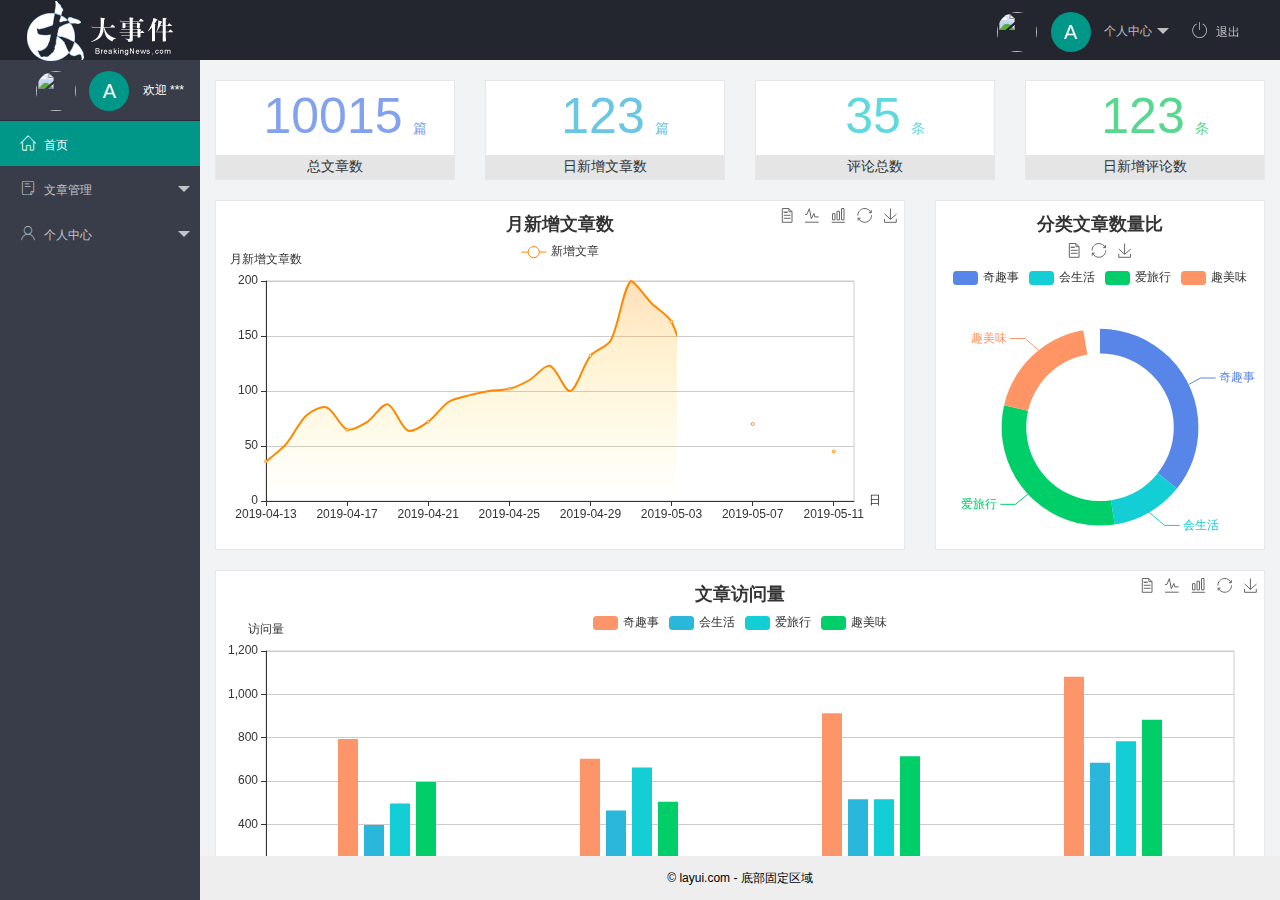
==== commit a65132e1: "完毕" ====
--- a/index.html
+++ b/index.html
@@ -3,51 +3,76 @@
   <head>
     <meta charset="UTF-8" />
     <meta name="viewport" content="width=device-width, initial-scale=1.0" />
-    <title>Document</title>
+    <title>后台主页</title>
     <link rel="stylesheet" href="/assets/lib/layui/css/layui.css" />
+    <link rel="stylesheet" href="/assets/fonts/iconfont.css" />
     <link rel="stylesheet" href="/assets/css/index.css" />
   </head>
+
   <body class="layui-layout-body">
     <div class="layui-layout layui-layout-admin">
       <div class="layui-header">
-        <div class="layui-logo"><img src="/assets/images/logo.png" alt="" /></div>
+        <div class="layui-logo">
+          <img src="/assets/images/logo.png" alt="" />
+        </div>
         <!-- 头部区域（可配合layui已有的水平导航） -->
-
         <ul class="layui-nav layui-layout-right">
           <li class="layui-nav-item">
-            <a href="javascript:;">
+            <a href="javascript:;" class="userinfo">
               <img src="http://t.cn/RCzsdCq" class="layui-nav-img" />
+              <span class="text-avatar">A</span>
               个人中心
             </a>
             <dl class="layui-nav-child">
-              <dd><a href="">基本资料</a></dd>
-              <dd><a href="">更换头像</a></dd>
-              <dd><a href="">重置密码</a></dd>
+              <dd><a href="/user/user_info.html">基本资料</a></dd>
+              <dd><a href="/user/user_avatar.html">更换头像</a></dd>
+              <dd><a href="/user/user_pwd.html">重置密码</a></dd>
             </dl>
           </li>
-          <li class="layui-nav-item"><a href="">退出</a></li>
+          <li class="layui-nav-item">
+            <a href="javascript:;" id="btnLogout"><span class="iconfont icon-tuichu"></span>退出</a>
+          </li>
         </ul>
       </div>
 
       <div class="layui-side layui-bg-black">
         <div class="layui-side-scroll">
+          <div class="userinfo">
+            <img src="http://t.cn/RCzsdCq" class="layui-nav-img" />
+            <span class="text-avatar">A</span>
+            <span id="welcome">欢迎 ***</span>
+          </div>
           <!-- 左侧导航区域（可配合layui已有的垂直导航） -->
-          <ul class="layui-nav layui-nav-tree" lay-filter="test">
-            <li class="layui-nav-item layui-bg-green"><a href="">首页</a></li>
+          <ul class="layui-nav layui-nav-tree" lay-filter="test" lay-shrink="all">
+            <li class="layui-nav-item layui-this">
+              <a href="/home/dashboard.html" target="fm"><span class="iconfont icon-home"></span>首页</a>
+            </li>
             <li class="layui-nav-item">
-              <a class="" href="javascript:;">文章管理</a>
+              <a class="" href="javascript:;"><span class="iconfont icon-16"></span>文章管理</a>
               <dl class="layui-nav-child">
-                <dd><a href="javascript:;">文章类别</a></dd>
-                <dd><a href="javascript:;">文章列表</a></dd>
-                <dd><a href="javascript:;">发表文章</a></dd>
+                <dd>
+                  <a href="/article/art_cate.html" target="fm"><i class="layui-icon layui-icon-app"></i>文章类别</a>
+                </dd>
+                <dd>
+                  <a href="/article/art_list.html" target="fm"><i class="layui-icon layui-icon-app"></i>文章列表</a>
+                </dd>
+                <dd>
+                  <a href="/article/art_pub.html" target="fm"><i class="layui-icon layui-icon-app"></i>发布文章</a>
+                </dd>
               </dl>
             </li>
             <li class="layui-nav-item">
-              <a href="javascript:;">个人中心</a>
+              <a href="javascript:;"><span class="iconfont icon-user"></span>个人中心</a>
               <dl class="layui-nav-child">
-                <dd><a href="javascript:;">基本资料</a></dd>
-                <dd><a href="javascript:;">更换头像</a></dd>
-                <dd><a href="javascript:;">重置密码</a></dd>
+                <dd>
+                  <a href="/user/user_info.html" target="fm"><i class="layui-icon layui-icon-app"></i>基本资料</a>
+                </dd>
+                <dd>
+                  <a href="/user/user_avatar.html" target="fm"><i class="layui-icon layui-icon-app"></i>更换头像</a>
+                </dd>
+                <dd>
+                  <a href="/user/user_pwd.html" target="fm"><i class="layui-icon layui-icon-app"></i>重置密码</a>
+                </dd>
               </dl>
             </li>
           </ul>
@@ -56,7 +81,10 @@
 
       <div class="layui-body">
         <!-- 内容主体区域 -->
-        <div style="padding: 15px">内容主体区域</div>
+        <!-- 没有指定 src，左侧 a 带默认的动画 -->
+        <!-- <iframe src="" name="fm" frameborder="0"></iframe> -->
+        <!-- 指定 src，左侧 a 不带默认的动画了 -->
+        <iframe src="/home/dashboard.html" name="fm" frameborder="0"></iframe>
       </div>
 
       <div class="layui-footer">
@@ -65,6 +93,8 @@
       </div>
     </div>
     <script src="/assets/lib/layui/layui.all.js"></script>
+    <script src="/assets/lib/jquery.js"></script>
+    <script src="/assets/js/baseAPI.js"></script>
     <script src="/assets/js/index.js"></script>
   </body>
 </html>
--- a/assets/fonts/iconfont.css
+++ b/assets/fonts/iconfont.css
@@ -0,0 +1,37 @@
+@font-face {font-family: "iconfont";
+  src: url('iconfont.eot?t=1576139966484'); /* IE9 */
+  src: url('iconfont.eot?t=1576139966484#iefix') format('embedded-opentype'), /* IE6-IE8 */
+  url('[data-uri]') format('woff2'),
+  url('iconfont.woff?t=1576139966484') format('woff'),
+  url('iconfont.ttf?t=1576139966484') format('truetype'), /* chrome, firefox, opera, Safari, Android, iOS 4.2+ */
+  url('iconfont.svg?t=1576139966484#iconfont') format('svg'); /* iOS 4.1- */
+}
+
+.iconfont {
+  font-family: "iconfont" !important;
+  font-size: 16px;
+  font-style: normal;
+  -webkit-font-smoothing: antialiased;
+  -moz-osx-font-smoothing: grayscale;
+}
+
+.icon-home:before {
+  content: "\e6a9";
+}
+
+.icon-user:before {
+  content: "\e614";
+}
+
+.icon-pinglun:before {
+  content: "\e616";
+}
+
+.icon-tuichu:before {
+  content: "\e865";
+}
+
+.icon-16:before {
+  content: "\e615";
+}
+
--- a/assets/css/index.css
+++ b/assets/css/index.css
@@ -1,4 +1,65 @@
 .layui-footer {
   text-align: center;
-  font-size: 18px;
+  font-size: 12px;
 }
+
+.iconfont {
+  margin-right: 8px;
+}
+
+.layui-icon {
+  margin-right: 8px;
+  margin-left: 20px;
+}
+#container {
+  width: 100%;
+  height: 100%;
+}
+iframe {
+  width: 100%;
+  height: 100%;
+}
+
+.layui-body {
+  overflow: hidden;
+}
+
+a {
+  transition: none !important;
+}
+
+.userinfo {
+  height: 60px;
+  line-height: 60px;
+  text-align: center;
+  font-size: 12px;
+  user-select: none;
+}
+
+.layui-side-scroll .userinfo {
+  border-bottom: 1px solid #282b33;
+}
+
+.layui-nav-img {
+  width: 40px;
+  height: 40px;
+}
+
+.text-avatar {
+  display: inline-block;
+  width: 40px;
+  height: 40px;
+  background-color: #009688;
+  border-radius: 50%;
+  line-height: 40px;
+  text-align: center;
+  font-size: 20px;
+  color: #fff;
+  position: relative;
+  top: 4px;
+  margin-right: 10px;
+}
+
+.layui-nav-item a {
+  font-size: 12px;
+}
